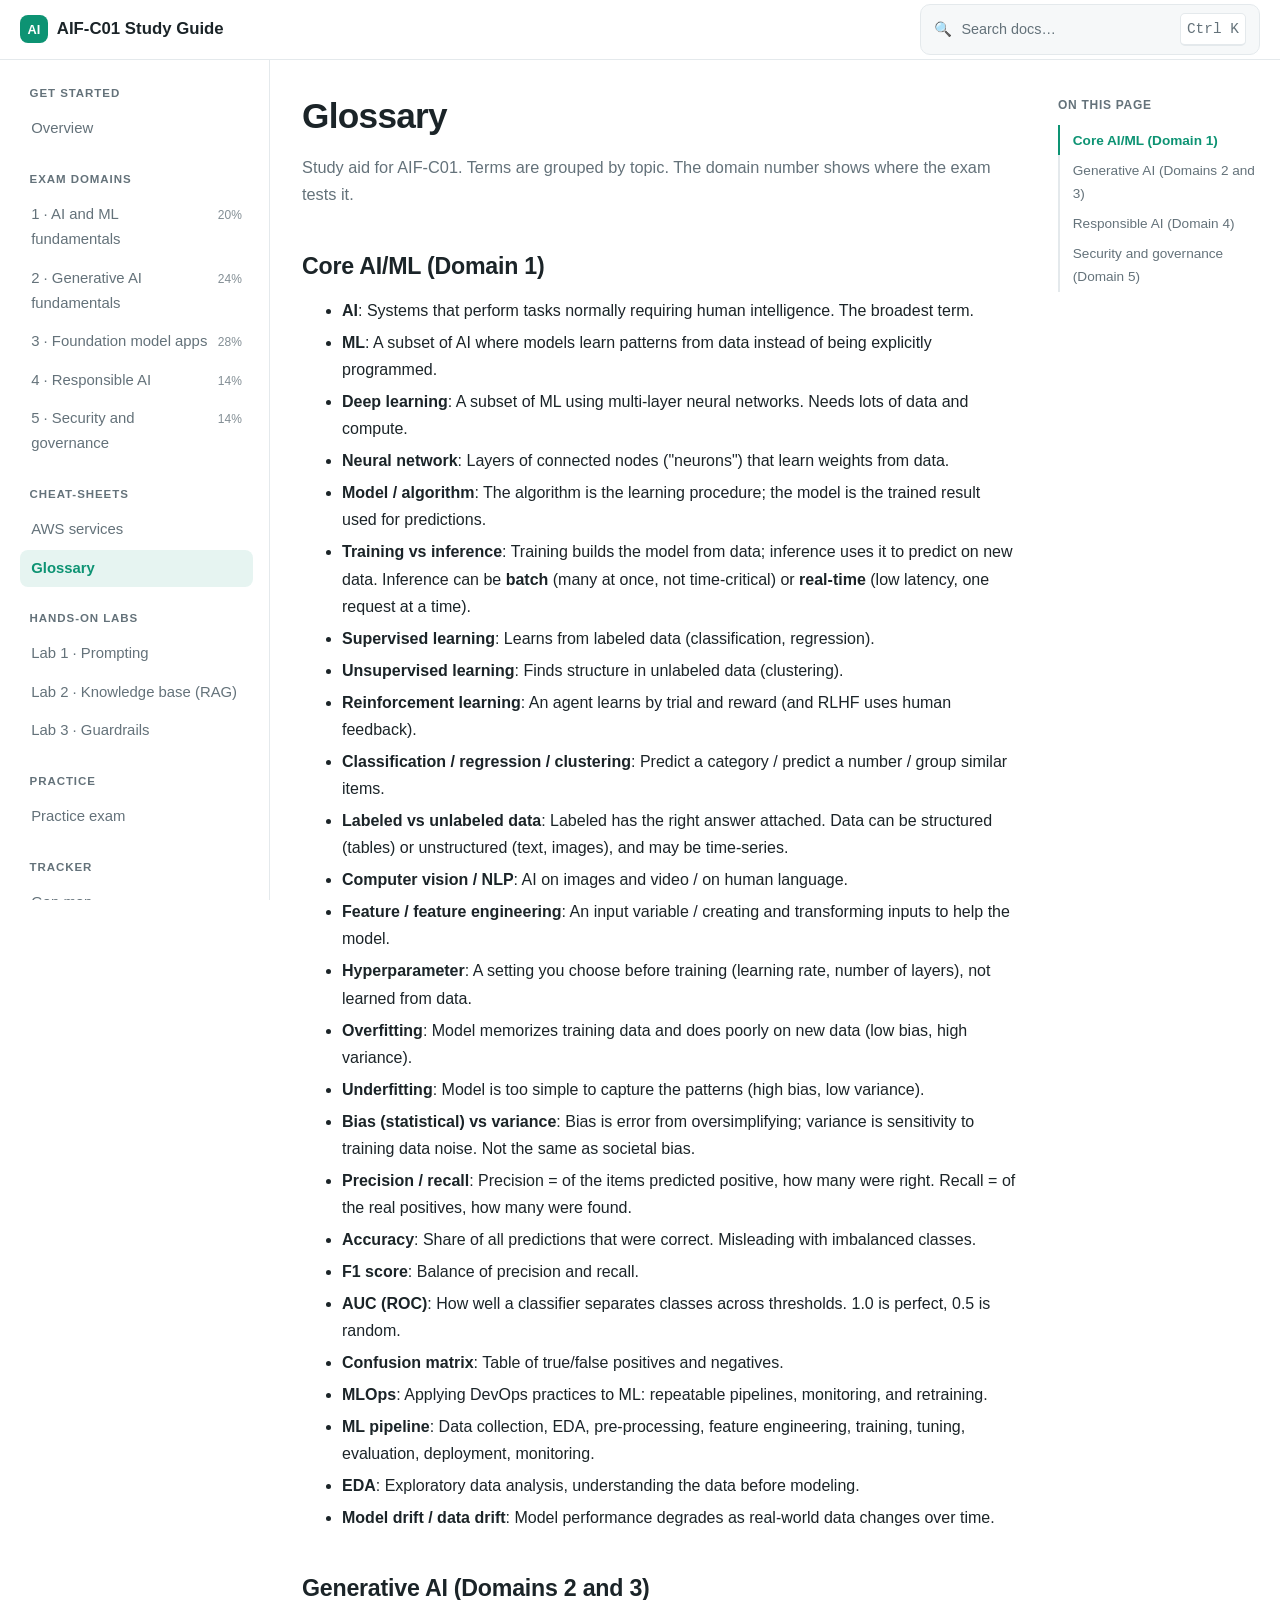
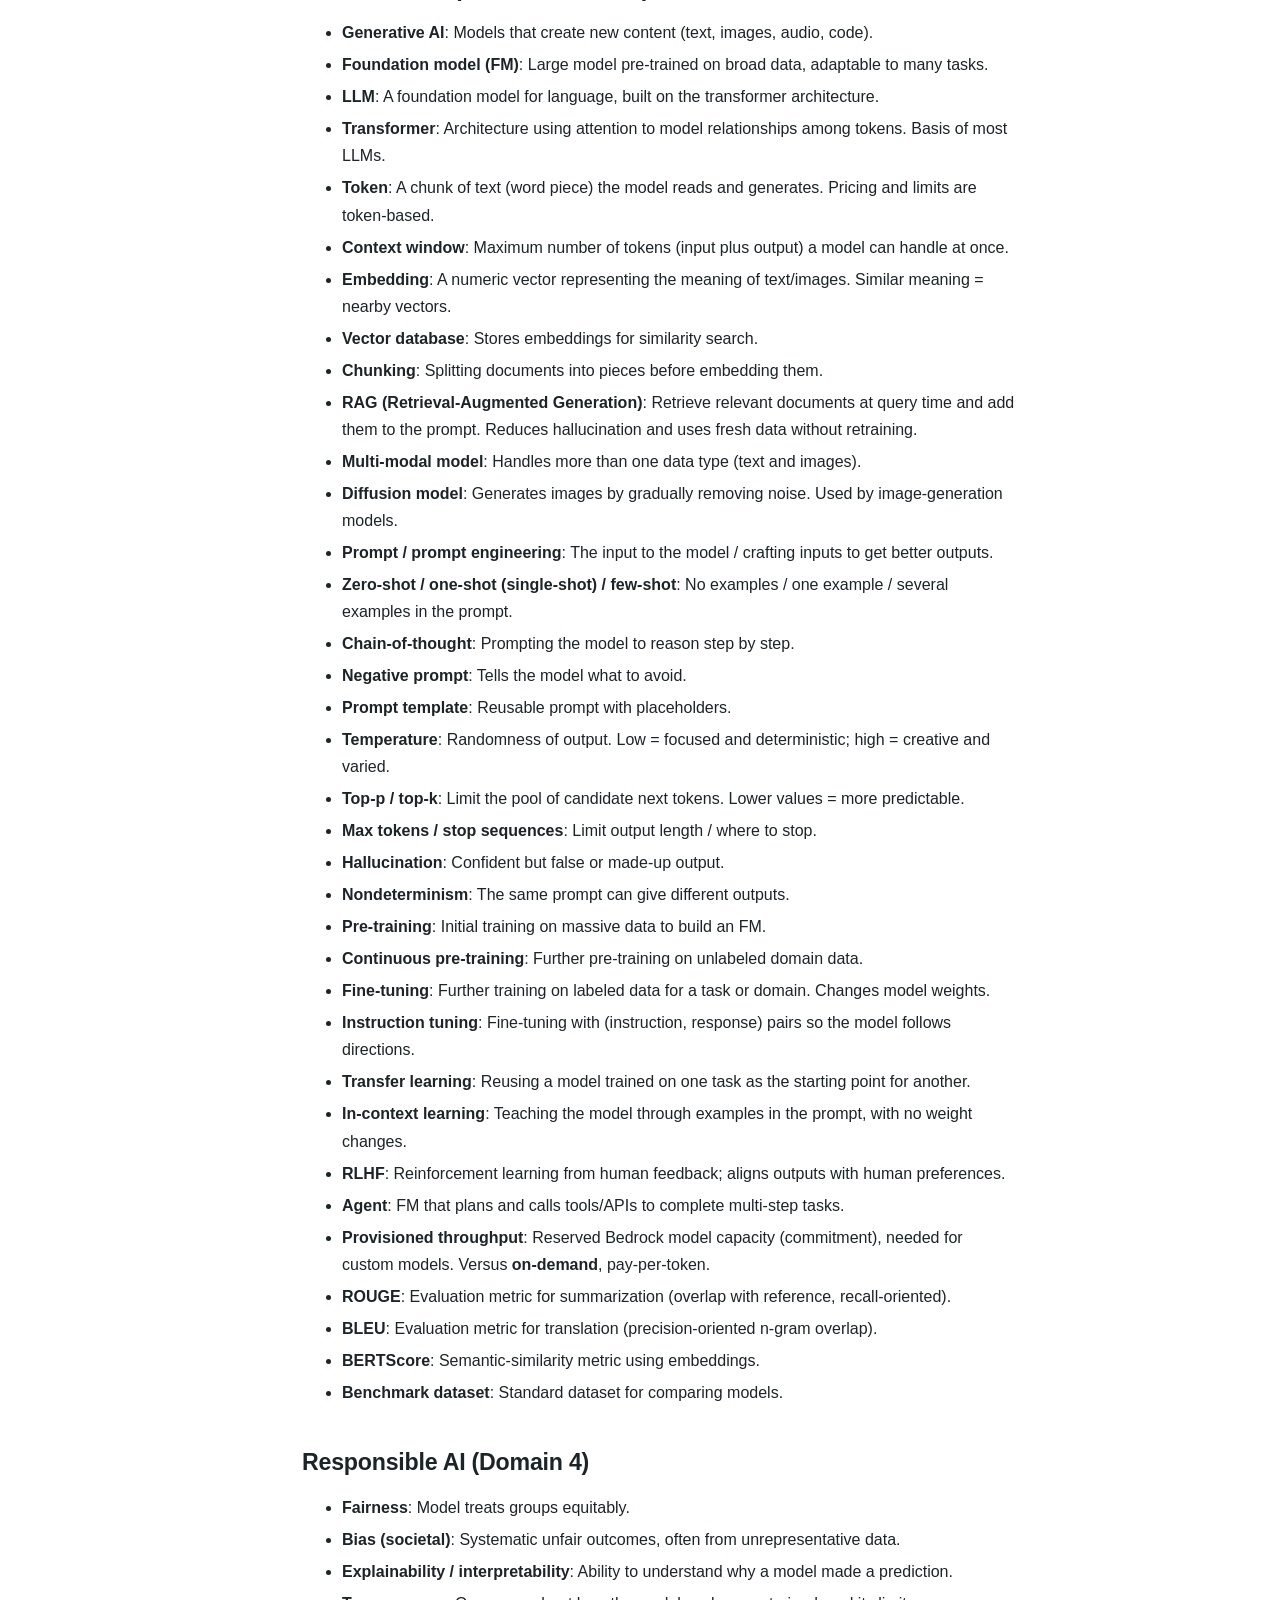
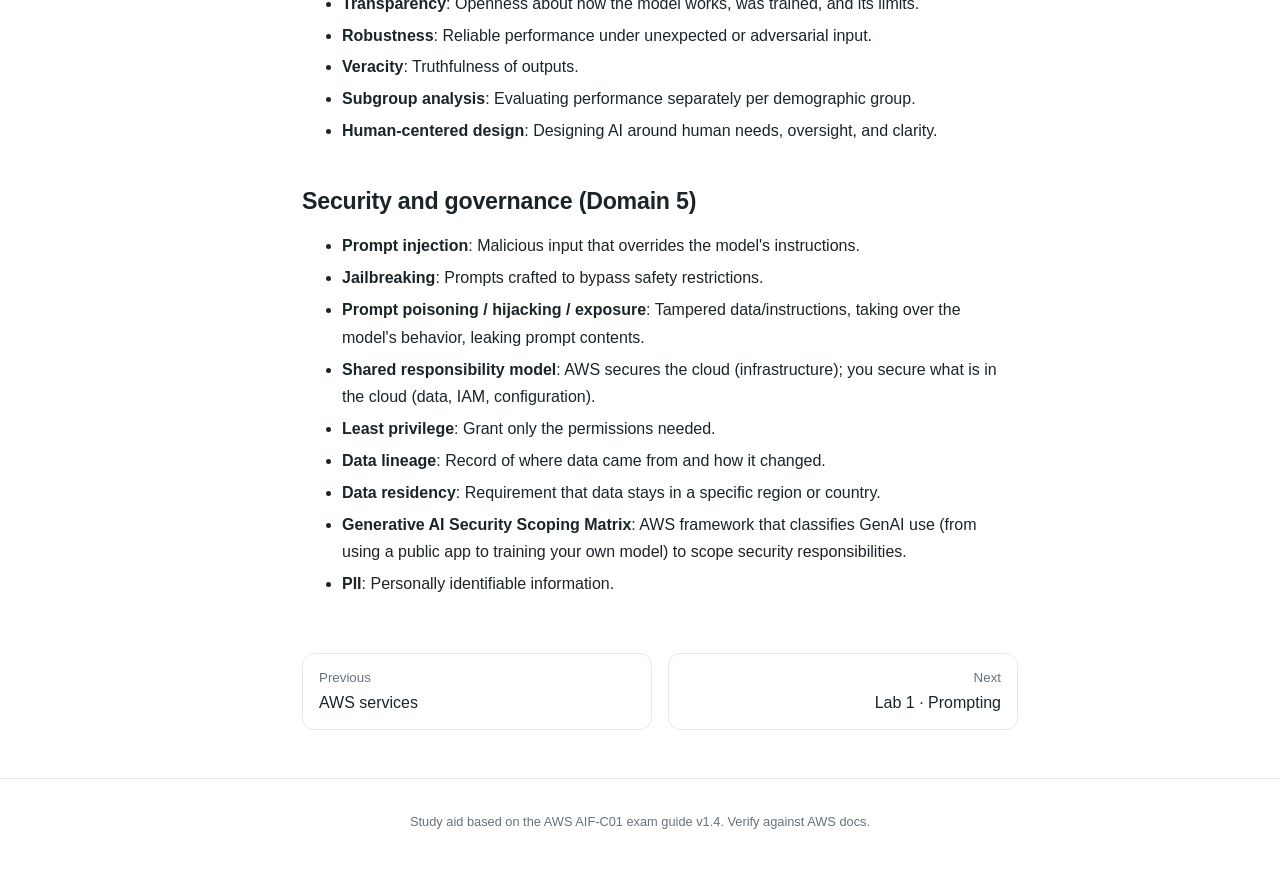
==== cheatsheets/glossary.html @ 72749844 "Add AIF-C01 study site with domain notes, MCQ bank, practice exam, and gap map Static HTML docs-styl" ====
<!DOCTYPE html>
<html lang="en">
<head>
<meta charset="utf-8">
<meta name="viewport" content="width=device-width, initial-scale=1">
<title>Glossary | AIF-C01</title>
<link rel="stylesheet" href="../assets/style.css">
<script src="../assets/search-index.js"></script>
<script src="../assets/app.js" defer></script>
</head>
<body data-root="../">
<main class="wide">
<h1>Glossary</h1>
<p>Study aid for AIF-C01. Terms are grouped by topic. The domain number shows where the exam tests it.</p>
<h2>Core AI/ML (Domain 1)</h2>
<ul>
<li><strong>AI</strong>: Systems that perform tasks normally requiring human intelligence. The broadest term.</li>
<li><strong>ML</strong>: A subset of AI where models learn patterns from data instead of being explicitly programmed.</li>
<li><strong>Deep learning</strong>: A subset of ML using multi-layer neural networks. Needs lots of data and compute.</li>
<li><strong>Neural network</strong>: Layers of connected nodes (&quot;neurons&quot;) that learn weights from data.</li>
<li><strong>Model / algorithm</strong>: The algorithm is the learning procedure; the model is the trained result used for predictions.</li>
<li><strong>Training vs inference</strong>: Training builds the model from data; inference uses it to predict on new data. Inference can be <strong>batch</strong> (many at once, not time-critical) or <strong>real-time</strong> (low latency, one request at a time).</li>
<li><strong>Supervised learning</strong>: Learns from labeled data (classification, regression).</li>
<li><strong>Unsupervised learning</strong>: Finds structure in unlabeled data (clustering).</li>
<li><strong>Reinforcement learning</strong>: An agent learns by trial and reward (and RLHF uses human feedback).</li>
<li><strong>Classification / regression / clustering</strong>: Predict a category / predict a number / group similar items.</li>
<li><strong>Labeled vs unlabeled data</strong>: Labeled has the right answer attached. Data can be structured (tables) or unstructured (text, images), and may be time-series.</li>
<li><strong>Computer vision / NLP</strong>: AI on images and video / on human language.</li>
<li><strong>Feature / feature engineering</strong>: An input variable / creating and transforming inputs to help the model.</li>
<li><strong>Hyperparameter</strong>: A setting you choose before training (learning rate, number of layers), not learned from data.</li>
<li><strong>Overfitting</strong>: Model memorizes training data and does poorly on new data (low bias, high variance).</li>
<li><strong>Underfitting</strong>: Model is too simple to capture the patterns (high bias, low variance).</li>
<li><strong>Bias (statistical) vs variance</strong>: Bias is error from oversimplifying; variance is sensitivity to training data noise. Not the same as societal bias.</li>
<li><strong>Precision / recall</strong>: Precision = of the items predicted positive, how many were right. Recall = of the real positives, how many were found.</li>
<li><strong>Accuracy</strong>: Share of all predictions that were correct. Misleading with imbalanced classes.</li>
<li><strong>F1 score</strong>: Balance of precision and recall.</li>
<li><strong>AUC (ROC)</strong>: How well a classifier separates classes across thresholds. 1.0 is perfect, 0.5 is random.</li>
<li><strong>Confusion matrix</strong>: Table of true/false positives and negatives.</li>
<li><strong>MLOps</strong>: Applying DevOps practices to ML: repeatable pipelines, monitoring, and retraining.</li>
<li><strong>ML pipeline</strong>: Data collection, EDA, pre-processing, feature engineering, training, tuning, evaluation, deployment, monitoring.</li>
<li><strong>EDA</strong>: Exploratory data analysis, understanding the data before modeling.</li>
<li><strong>Model drift / data drift</strong>: Model performance degrades as real-world data changes over time.</li>
</ul>
<h2>Generative AI (Domains 2 and 3)</h2>
<ul>
<li><strong>Generative AI</strong>: Models that create new content (text, images, audio, code).</li>
<li><strong>Foundation model (FM)</strong>: Large model pre-trained on broad data, adaptable to many tasks.</li>
<li><strong>LLM</strong>: A foundation model for language, built on the transformer architecture.</li>
<li><strong>Transformer</strong>: Architecture using attention to model relationships among tokens. Basis of most LLMs.</li>
<li><strong>Token</strong>: A chunk of text (word piece) the model reads and generates. Pricing and limits are token-based.</li>
<li><strong>Context window</strong>: Maximum number of tokens (input plus output) a model can handle at once.</li>
<li><strong>Embedding</strong>: A numeric vector representing the meaning of text/images. Similar meaning = nearby vectors.</li>
<li><strong>Vector database</strong>: Stores embeddings for similarity search.</li>
<li><strong>Chunking</strong>: Splitting documents into pieces before embedding them.</li>
<li><strong>RAG (Retrieval-Augmented Generation)</strong>: Retrieve relevant documents at query time and add them to the prompt. Reduces hallucination and uses fresh data without retraining.</li>
<li><strong>Multi-modal model</strong>: Handles more than one data type (text and images).</li>
<li><strong>Diffusion model</strong>: Generates images by gradually removing noise. Used by image-generation models.</li>
<li><strong>Prompt / prompt engineering</strong>: The input to the model / crafting inputs to get better outputs.</li>
<li><strong>Zero-shot / one-shot (single-shot) / few-shot</strong>: No examples / one example / several examples in the prompt.</li>
<li><strong>Chain-of-thought</strong>: Prompting the model to reason step by step.</li>
<li><strong>Negative prompt</strong>: Tells the model what to avoid.</li>
<li><strong>Prompt template</strong>: Reusable prompt with placeholders.</li>
<li><strong>Temperature</strong>: Randomness of output. Low = focused and deterministic; high = creative and varied.</li>
<li><strong>Top-p / top-k</strong>: Limit the pool of candidate next tokens. Lower values = more predictable.</li>
<li><strong>Max tokens / stop sequences</strong>: Limit output length / where to stop.</li>
<li><strong>Hallucination</strong>: Confident but false or made-up output.</li>
<li><strong>Nondeterminism</strong>: The same prompt can give different outputs.</li>
<li><strong>Pre-training</strong>: Initial training on massive data to build an FM.</li>
<li><strong>Continuous pre-training</strong>: Further pre-training on unlabeled domain data.</li>
<li><strong>Fine-tuning</strong>: Further training on labeled data for a task or domain. Changes model weights.</li>
<li><strong>Instruction tuning</strong>: Fine-tuning with (instruction, response) pairs so the model follows directions.</li>
<li><strong>Transfer learning</strong>: Reusing a model trained on one task as the starting point for another.</li>
<li><strong>In-context learning</strong>: Teaching the model through examples in the prompt, with no weight changes.</li>
<li><strong>RLHF</strong>: Reinforcement learning from human feedback; aligns outputs with human preferences.</li>
<li><strong>Agent</strong>: FM that plans and calls tools/APIs to complete multi-step tasks.</li>
<li><strong>Provisioned throughput</strong>: Reserved Bedrock model capacity (commitment), needed for custom models. Versus <strong>on-demand</strong>, pay-per-token.</li>
<li><strong>ROUGE</strong>: Evaluation metric for summarization (overlap with reference, recall-oriented).</li>
<li><strong>BLEU</strong>: Evaluation metric for translation (precision-oriented n-gram overlap).</li>
<li><strong>BERTScore</strong>: Semantic-similarity metric using embeddings.</li>
<li><strong>Benchmark dataset</strong>: Standard dataset for comparing models.</li>
</ul>
<h2>Responsible AI (Domain 4)</h2>
<ul>
<li><strong>Fairness</strong>: Model treats groups equitably.</li>
<li><strong>Bias (societal)</strong>: Systematic unfair outcomes, often from unrepresentative data.</li>
<li><strong>Explainability / interpretability</strong>: Ability to understand why a model made a prediction.</li>
<li><strong>Transparency</strong>: Openness about how the model works, was trained, and its limits.</li>
<li><strong>Robustness</strong>: Reliable performance under unexpected or adversarial input.</li>
<li><strong>Veracity</strong>: Truthfulness of outputs.</li>
<li><strong>Subgroup analysis</strong>: Evaluating performance separately per demographic group.</li>
<li><strong>Human-centered design</strong>: Designing AI around human needs, oversight, and clarity.</li>
</ul>
<h2>Security and governance (Domain 5)</h2>
<ul>
<li><strong>Prompt injection</strong>: Malicious input that overrides the model&#39;s instructions.</li>
<li><strong>Jailbreaking</strong>: Prompts crafted to bypass safety restrictions.</li>
<li><strong>Prompt poisoning / hijacking / exposure</strong>: Tampered data/instructions, taking over the model&#39;s behavior, leaking prompt contents.</li>
<li><strong>Shared responsibility model</strong>: AWS secures the cloud (infrastructure); you secure what is in the cloud (data, IAM, configuration).</li>
<li><strong>Least privilege</strong>: Grant only the permissions needed.</li>
<li><strong>Data lineage</strong>: Record of where data came from and how it changed.</li>
<li><strong>Data residency</strong>: Requirement that data stays in a specific region or country.</li>
<li><strong>Generative AI Security Scoping Matrix</strong>: AWS framework that classifies GenAI use (from using a public app to training your own model) to scope security responsibilities.</li>
<li><strong>PII</strong>: Personally identifiable information.</li>
</ul>

</main>
<footer>Study aid based on the AWS AIF-C01 exam guide v1.4. Verify against AWS docs.</footer>
</body>
</html>
---- assets/style.css ----
:root {
  --bg: #ffffff;
  --surface: #ffffff;
  --surface-2: #f6f8f9;
  --text: #1b2428;
  --muted: #64727a;
  --border: #e4e9ec;
  --accent: #0d9373;
  --accent-soft: rgba(13, 147, 115, 0.1);
  --link: #0d9373;
  --good: #1a8f4c;
  --bad: #d13b3b;
  --code-bg: #f1f4f5;
  --warn: #c77700;
  --radius: 12px;
  --topbar-h: 60px;
}

@media (prefers-color-scheme: dark) {
  :root {
    --bg: #0b1114;
    --surface: #10181c;
    --surface-2: #151f24;
    --text: #e8eef1;
    --muted: #8b9ba4;
    --border: #223037;
    --accent: #2dd4a7;
    --accent-soft: rgba(45, 212, 167, 0.12);
    --link: #2dd4a7;
    --good: #3ecf7a;
    --bad: #ff7b72;
    --code-bg: #172228;
    --warn: #f0b04a;
  }
}

* { box-sizing: border-box; }
html { scroll-behavior: smooth; scroll-padding-top: calc(var(--topbar-h) + 16px); }

body {
  margin: 0;
  background: var(--bg);
  color: var(--text);
  font: 16px/1.7 Inter, -apple-system, BlinkMacSystemFont, "Segoe UI", Roboto, Helvetica, Arial, sans-serif;
  -webkit-font-smoothing: antialiased;
}

a { color: var(--link); text-underline-offset: 2px; }

/* Top bar */
.topbar {
  position: sticky;
  top: 0;
  z-index: 30;
  height: var(--topbar-h);
  background: color-mix(in srgb, var(--bg) 88%, transparent);
  backdrop-filter: blur(10px);
  border-bottom: 1px solid var(--border);
}

.topbar-inner {
  height: 100%;
  max-width: 1440px;
  margin: 0 auto;
  padding: 0 1.25rem;
  display: flex;
  align-items: center;
  gap: 1rem;
}

.brand {
  display: flex;
  align-items: center;
  gap: 0.55rem;
  font-weight: 700;
  font-size: 1.05rem;
  color: var(--text);
  text-decoration: none;
  white-space: nowrap;
}

.brand-mark {
  display: inline-grid;
  place-items: center;
  width: 28px;
  height: 28px;
  border-radius: 8px;
  background: var(--accent);
  color: #fff;
  font-size: 0.8rem;
}

.spacer { flex: 1; }

.search-btn {
  display: flex;
  align-items: center;
  gap: 0.6rem;
  width: min(340px, 40vw);
  padding: 0.45rem 0.8rem;
  border: 1px solid var(--border);
  border-radius: 10px;
  background: var(--surface-2);
  color: var(--muted);
  font: inherit;
  font-size: 0.9rem;
  cursor: pointer;
}

.search-btn:hover { border-color: var(--accent); }
.search-btn .label { flex: 1; text-align: left; }

kbd {
  font: 600 0.72rem/1 inherit;
  padding: 0.2rem 0.4rem;
  border: 1px solid var(--border);
  border-bottom-width: 2px;
  border-radius: 5px;
  background: var(--surface);
  color: var(--muted);
}

.menu-btn { display: none; padding: 0.35rem 0.6rem; font-size: 1.1rem; line-height: 1; }

/* Layout */
.layout {
  max-width: 1440px;
  margin: 0 auto;
  display: grid;
  grid-template-columns: 270px minmax(0, 1fr) 230px;
  gap: 0;
}

.sidebar {
  position: sticky;
  top: var(--topbar-h);
  height: calc(100vh - var(--topbar-h));
  overflow-y: auto;
  padding: 1.5rem 1rem 2rem 1.25rem;
  border-right: 1px solid var(--border);
}

.sidebar h4 {
  margin: 1.4rem 0 0.4rem 0.6rem;
  font-size: 0.72rem;
  letter-spacing: 0.08em;
  text-transform: uppercase;
  color: var(--muted);
}

.sidebar h4:first-child { margin-top: 0; }

.sidebar a {
  display: flex;
  justify-content: space-between;
  align-items: baseline;
  gap: 0.5rem;
  padding: 0.38rem 0.7rem;
  margin: 1px 0;
  border-radius: 8px;
  color: var(--muted);
  text-decoration: none;
  font-size: 0.93rem;
}

.sidebar a:hover { background: var(--surface-2); color: var(--text); }
.sidebar a.active { background: var(--accent-soft); color: var(--accent); font-weight: 600; }
.sidebar .w { flex: none; font-size: 0.75rem; opacity: 0.8; }

main {
  min-width: 0;
  max-width: 820px;
  width: 100%;
  margin: 0 auto;
  padding: 2.2rem 2rem 3rem;
}

.toc {
  position: sticky;
  top: var(--topbar-h);
  height: calc(100vh - var(--topbar-h));
  overflow-y: auto;
  padding: 2.2rem 1rem 2rem 0.5rem;
  font-size: 0.85rem;
}

.toc h5 {
  margin: 0 0 0.6rem;
  font-size: 0.75rem;
  letter-spacing: 0.06em;
  text-transform: uppercase;
  color: var(--muted);
}

.toc a {
  display: block;
  padding: 0.22rem 0 0.22rem 0.8rem;
  border-left: 2px solid var(--border);
  color: var(--muted);
  text-decoration: none;
}

.toc a.sub { padding-left: 1.6rem; font-size: 0.8rem; }
.toc a:hover { color: var(--text); }
.toc a.active { color: var(--accent); border-left-color: var(--accent); font-weight: 600; }

/* Typography */
h1 { font-size: 2.2rem; line-height: 1.2; margin: 0 0 0.4rem; letter-spacing: -0.02em; }

h2 {
  font-size: 1.45rem;
  margin: 2.6rem 0 0.8rem;
  letter-spacing: -0.01em;
  line-height: 1.3;
}

h3 { font-size: 1.1rem; margin: 1.8rem 0 0.5rem; }

main > h1 + p, .lead { color: var(--muted); font-size: 1.02rem; }

li { margin: 0.3rem 0; }

code {
  background: var(--code-bg);
  border: 1px solid var(--border);
  padding: 0.08rem 0.35rem;
  border-radius: 6px;
  font-size: 0.86em;
}

pre {
  background: var(--code-bg);
  padding: 1rem 1.1rem;
  border-radius: var(--radius);
  overflow-x: auto;
  border: 1px solid var(--border);
  font-size: 0.85rem;
  line-height: 1.5;
}

pre code { background: none; border: 0; padding: 0; }

hr { border: 0; border-top: 1px solid var(--border); margin: 2.2rem 0; }

blockquote, .callout {
  margin: 1.2rem 0;
  padding: 0.8rem 1.1rem;
  background: var(--accent-soft);
  border: 1px solid color-mix(in srgb, var(--accent) 35%, transparent);
  border-radius: var(--radius);
}

blockquote p, .callout p { margin: 0.3rem 0; }
.callout.warn { background: color-mix(in srgb, var(--warn) 10%, transparent); border-color: color-mix(in srgb, var(--warn) 40%, transparent); }

table {
  display: block;
  width: 100%;
  overflow-x: auto;
  border-collapse: separate;
  border-spacing: 0;
  border: 1px solid var(--border);
  border-radius: var(--radius);
  margin: 1.2rem 0;
  font-size: 0.9rem;
}

th, td { padding: 0.6rem 0.85rem; border-bottom: 1px solid var(--border); text-align: left; vertical-align: top; }
th { background: var(--surface-2); font-weight: 600; white-space: nowrap; font-size: 0.82rem; }
tr:last-child td { border-bottom: 0; }
tbody tr:hover td { background: var(--surface-2); }

/* Cards */
.grid { display: grid; grid-template-columns: repeat(auto-fill, minmax(240px, 1fr)); gap: 1rem; margin: 1.2rem 0; }

.card {
  display: block;
  background: var(--surface);
  border: 1px solid var(--border);
  border-radius: var(--radius);
  padding: 1.1rem 1.2rem;
  color: var(--text);
  text-decoration: none;
  transition: border-color 0.15s, transform 0.15s, box-shadow 0.15s;
}

a.card:hover { border-color: var(--accent); transform: translateY(-2px); box-shadow: 0 6px 20px rgba(0, 0, 0, 0.08); }
.card h3 { margin: 0 0 0.3rem; font-size: 1rem; }
.card p { margin: 0.2rem 0; color: var(--muted); font-size: 0.88rem; line-height: 1.5; }
.card .tag { margin-bottom: 0.5rem; }

.tag {
  display: inline-block;
  font-size: 0.72rem;
  font-weight: 600;
  padding: 0.12rem 0.55rem;
  border-radius: 999px;
  background: var(--accent-soft);
  color: var(--accent);
}

.small { font-size: 0.85rem; color: var(--muted); }

.bar { height: 6px; border-radius: 999px; background: var(--code-bg); overflow: hidden; margin: 0.7rem 0 0.35rem; }
.bar > span { display: block; height: 100%; background: var(--accent); width: 0; transition: width 0.3s; }

/* Steps (schedule) */
.steps { border-left: 2px solid var(--border); margin: 1.2rem 0 1.2rem 0.5rem; padding-left: 1.2rem; }
.steps .step { position: relative; margin: 0 0 1.1rem; }
.steps .step::before {
  content: "";
  position: absolute;
  left: -1.7rem;
  top: 0.45rem;
  width: 10px;
  height: 10px;
  border-radius: 50%;
  background: var(--accent);
  box-shadow: 0 0 0 4px var(--bg);
}
.steps .step b { display: block; }

/* Task checkbox */
.task-check {
  float: right;
  display: flex;
  align-items: center;
  gap: 0.45rem;
  margin-top: 0.3rem;
  font-size: 0.8rem;
  font-weight: 500;
  color: var(--muted);
  cursor: pointer;
}

.task-check input { width: 1.05rem; height: 1.05rem; accent-color: var(--accent); }

/* Quiz */
.quiz-head { display: flex; align-items: center; gap: 0.8rem; flex-wrap: wrap; margin-top: 3rem; }
.quiz-head h2 { margin: 0; flex: 1; }
.score { font-weight: 600; color: var(--muted); font-size: 0.9rem; }
.score b { color: var(--text); }

ol.quiz { list-style: none; padding: 0; counter-reset: q; }

ol.quiz > li {
  counter-increment: q;
  background: var(--surface);
  border: 1px solid var(--border);
  border-left: 4px solid var(--border);
  border-radius: var(--radius);
  padding: 0.9rem 1.1rem;
  margin: 0.8rem 0;
}

ol.quiz > li.right { border-left-color: var(--good); }
ol.quiz > li.wrong { border-left-color: var(--bad); }
ol.quiz .q { margin: 0 0 0.6rem; font-weight: 500; }
ol.quiz .q::before { content: counter(q) ". "; font-weight: 700; color: var(--accent); }

ol.quiz .a {
  display: none;
  background: var(--surface-2);
  border: 1px dashed var(--border);
  padding: 0.55rem 0.85rem;
  border-radius: 8px;
  margin-bottom: 0.7rem;
}

ol.quiz li.revealed .a { display: block; }
.btns { display: flex; flex-wrap: wrap; gap: 0.5rem; align-items: center; }
.marks { display: none; gap: 0.5rem; }
ol.quiz li.revealed .marks { display: flex; }

button {
  font: inherit;
  font-size: 0.84rem;
  padding: 0.32rem 0.85rem;
  border-radius: 8px;
  border: 1px solid var(--border);
  background: var(--surface);
  color: var(--text);
  cursor: pointer;
}

button:hover { border-color: var(--accent); }
button.primary { background: var(--accent); border-color: var(--accent); color: #fff; font-weight: 600; }
button.good { border-color: var(--good); color: var(--good); }
button.bad { border-color: var(--bad); color: var(--bad); }
button.on.good { background: var(--good); color: #fff; }
button.on.bad { background: var(--bad); color: #fff; }
button.ghost { border-color: transparent; color: var(--muted); }
button:disabled { opacity: 0.5; cursor: default; }

/* Multiple choice and practice exam */
.mcq-head { display: flex; align-items: center; gap: 0.8rem; margin: 0.5rem 0; }
ol.mcq { list-style: none; padding: 0; }
ol.mcq > li {
  background: var(--surface);
  border: 1px solid var(--border);
  border-left: 4px solid var(--border);
  border-radius: var(--radius);
  padding: 0.9rem 1.1rem;
  margin: 0.8rem 0;
}
ol.mcq > li.right { border-left-color: var(--good); }
ol.mcq > li.wrong { border-left-color: var(--bad); }
.mq { margin: 0 0 0.7rem; font-weight: 500; }
.mq .tag {
  display: inline-block; font-size: 0.72rem; font-weight: 600; color: var(--accent);
  background: var(--accent-soft); border-radius: 999px; padding: 0.05rem 0.5rem; margin-right: 0.3rem;
}
.opts { display: flex; flex-direction: column; gap: 0.45rem; }
button.opt {
  display: flex; gap: 0.7rem; align-items: baseline; text-align: left;
  width: 100%; font-size: 0.93rem; padding: 0.5rem 0.8rem; line-height: 1.45;
}
button.opt b { color: var(--muted); min-width: 1.1rem; }
button.opt.picked { border-color: var(--accent); background: var(--accent-soft); }
button.opt.correct { border-color: var(--good); background: color-mix(in srgb, var(--good) 14%, transparent); opacity: 1; }
button.opt.incorrect { border-color: var(--bad); background: color-mix(in srgb, var(--bad) 12%, transparent); opacity: 1; }
button.opt:disabled { cursor: default; }
.explain { margin-top: 0.7rem; background: var(--surface-2); border: 1px dashed var(--border); border-radius: 8px; padding: 0.55rem 0.85rem; font-size: 0.93rem; }

.exam-modes { display: flex; flex-wrap: wrap; gap: 0.8rem; margin: 1.2rem 0; }
.exam-modes button { padding: 0.8rem 1.2rem; font-size: 0.95rem; text-align: left; }
.exam-modes small { font-weight: 400; opacity: 0.85; }
.exam-bar { display: flex; justify-content: space-between; margin-bottom: 0.7rem; color: var(--muted); }
.exam-bar b { color: var(--text); }
.palette { display: flex; flex-wrap: wrap; gap: 4px; margin-bottom: 1.2rem; }
button.pal { width: 2rem; padding: 0.2rem 0; font-size: 0.75rem; text-align: center; }
button.pal.ans { background: var(--accent-soft); border-color: var(--accent); }
button.pal.flag { border-color: var(--warn); box-shadow: inset 0 -3px 0 var(--warn); }
button.pal.cur { outline: 2px solid var(--text); outline-offset: 1px; }
.exam-q { margin: 0.5rem 0 1rem; font-size: 1.02rem; }
.exam-q .mq { font-size: 1.05rem; }
.exam-nav { display: flex; flex-wrap: wrap; gap: 0.5rem; align-items: center; margin: 1rem 0; }
.btnlink { font-size: 0.84rem; padding: 0.32rem 0.85rem; border: 1px solid var(--border); border-radius: 8px; text-decoration: none; }
.result-hero { display: flex; align-items: center; gap: 1.2rem; margin: 1rem 0; }
.result-hero .big { font-size: 3.2rem; font-weight: 700; color: var(--accent); letter-spacing: -0.03em; }

/* Gap map */
.gm input[type="number"], .gm input[type="text"], .gm select, .gm textarea {
  font: inherit;
  font-size: 0.88rem;
  padding: 0.35rem 0.55rem;
  border: 1px solid var(--border);
  border-radius: 8px;
  background: var(--surface);
  color: var(--text);
  width: 100%;
}

.gm input[type="number"] { width: 5rem; }
.gm textarea { min-height: 2.6rem; resize: vertical; }
.gm select { width: auto; }
.rank { font-weight: 700; }
.rank-1 { color: var(--bad); }
.toolbar { display: flex; flex-wrap: wrap; gap: 0.5rem; align-items: center; margin: 1rem 0; }

/* Pager */
.pager { display: grid; grid-template-columns: 1fr 1fr; gap: 1rem; margin-top: 3.5rem; }
.pager a {
  display: block;
  padding: 0.8rem 1rem;
  border: 1px solid var(--border);
  border-radius: var(--radius);
  text-decoration: none;
  color: var(--text);
}
.pager a:hover { border-color: var(--accent); }
.pager small { display: block; color: var(--muted); }
.pager .next { text-align: right; grid-column: 2; }

footer { text-align: center; color: var(--muted); font-size: 0.8rem; padding: 2rem 1rem 3rem; border-top: 1px solid var(--border); }

/* Search dialog */
.modal {
  position: fixed;
  inset: 0;
  z-index: 100;
  display: none;
  align-items: flex-start;
  justify-content: center;
  padding-top: 12vh;
  background: rgba(8, 14, 17, 0.55);
  backdrop-filter: blur(3px);
}

.modal.open { display: flex; }

.dialog {
  width: min(640px, 92vw);
  max-height: 70vh;
  display: flex;
  flex-direction: column;
  background: var(--surface);
  border: 1px solid var(--border);
  border-radius: 14px;
  box-shadow: 0 24px 60px rgba(0, 0, 0, 0.35);
  overflow: hidden;
}

.dialog input {
  border: 0;
  border-bottom: 1px solid var(--border);
  padding: 1rem 1.2rem;
  font: inherit;
  font-size: 1.05rem;
  background: transparent;
  color: var(--text);
  outline: none;
}

.results { overflow-y: auto; padding: 0.5rem; }
.results .hint { padding: 1rem; color: var(--muted); font-size: 0.9rem; }

.results a {
  display: block;
  padding: 0.65rem 0.8rem;
  border-radius: 8px;
  text-decoration: none;
  color: var(--text);
}

.results a.sel, .results a:hover { background: var(--accent-soft); }
.results .r-title { font-weight: 600; }
.results .r-snippet { font-size: 0.83rem; color: var(--muted); }
.results mark { background: color-mix(in srgb, var(--accent) 30%, transparent); color: inherit; border-radius: 3px; padding: 0 1px; }

/* Responsive */
@media (max-width: 1100px) {
  .layout { grid-template-columns: 250px minmax(0, 1fr); }
  .toc { display: none; }
}

@media (max-width: 800px) {
  .layout { grid-template-columns: minmax(0, 1fr); }
  .menu-btn { display: inline-block; }
  .sidebar {
    position: fixed;
    z-index: 25;
    left: 0;
    top: var(--topbar-h);
    width: 280px;
    background: var(--bg);
    transform: translateX(-100%);
    transition: transform 0.2s;
    border-right: 1px solid var(--border);
  }
  body.nav-open .sidebar { transform: none; }
  main { padding: 1.4rem 1rem 3rem; }
  .search-btn .label { display: none; }
  .search-btn { width: auto; }
}

@media print {
  .topbar, .sidebar, .toc, .btns, .pager, .task-check { display: none !important; }
  .layout { display: block; }
  ol.quiz .a { display: block !important; }
}
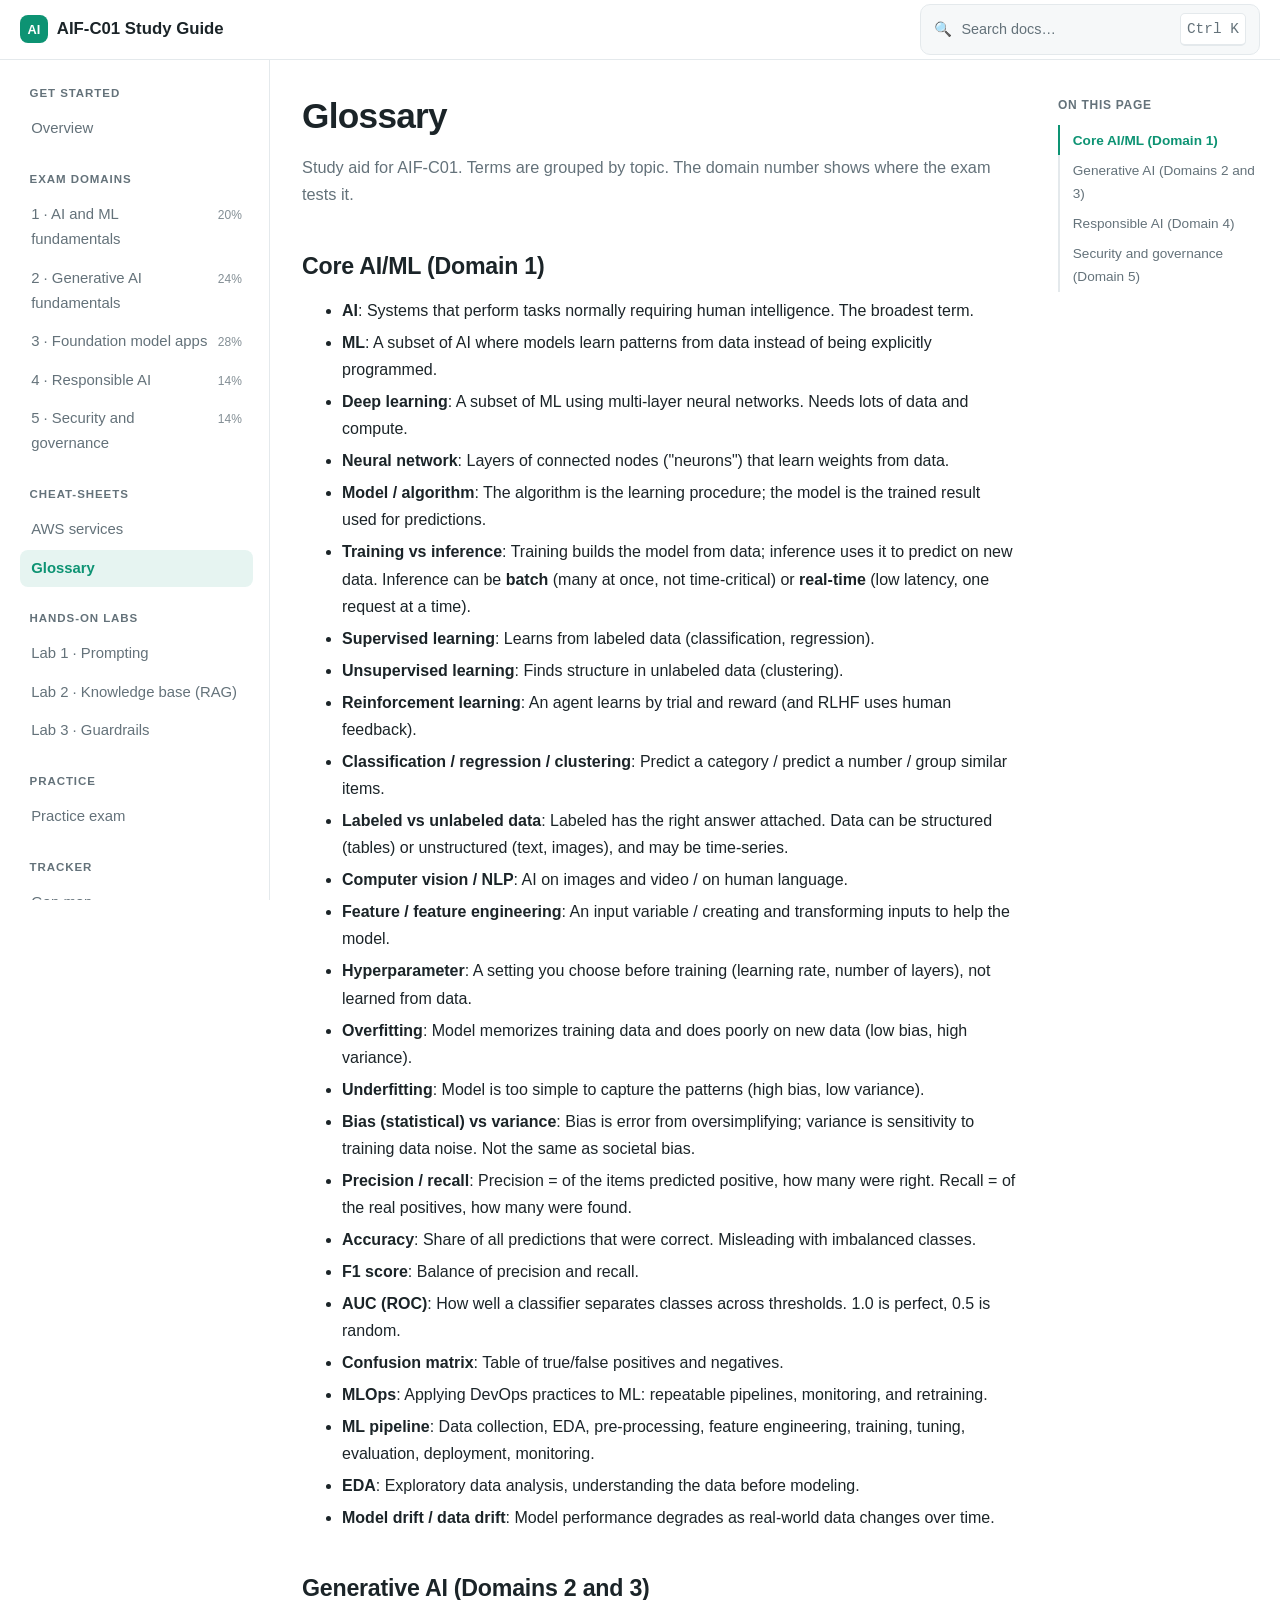
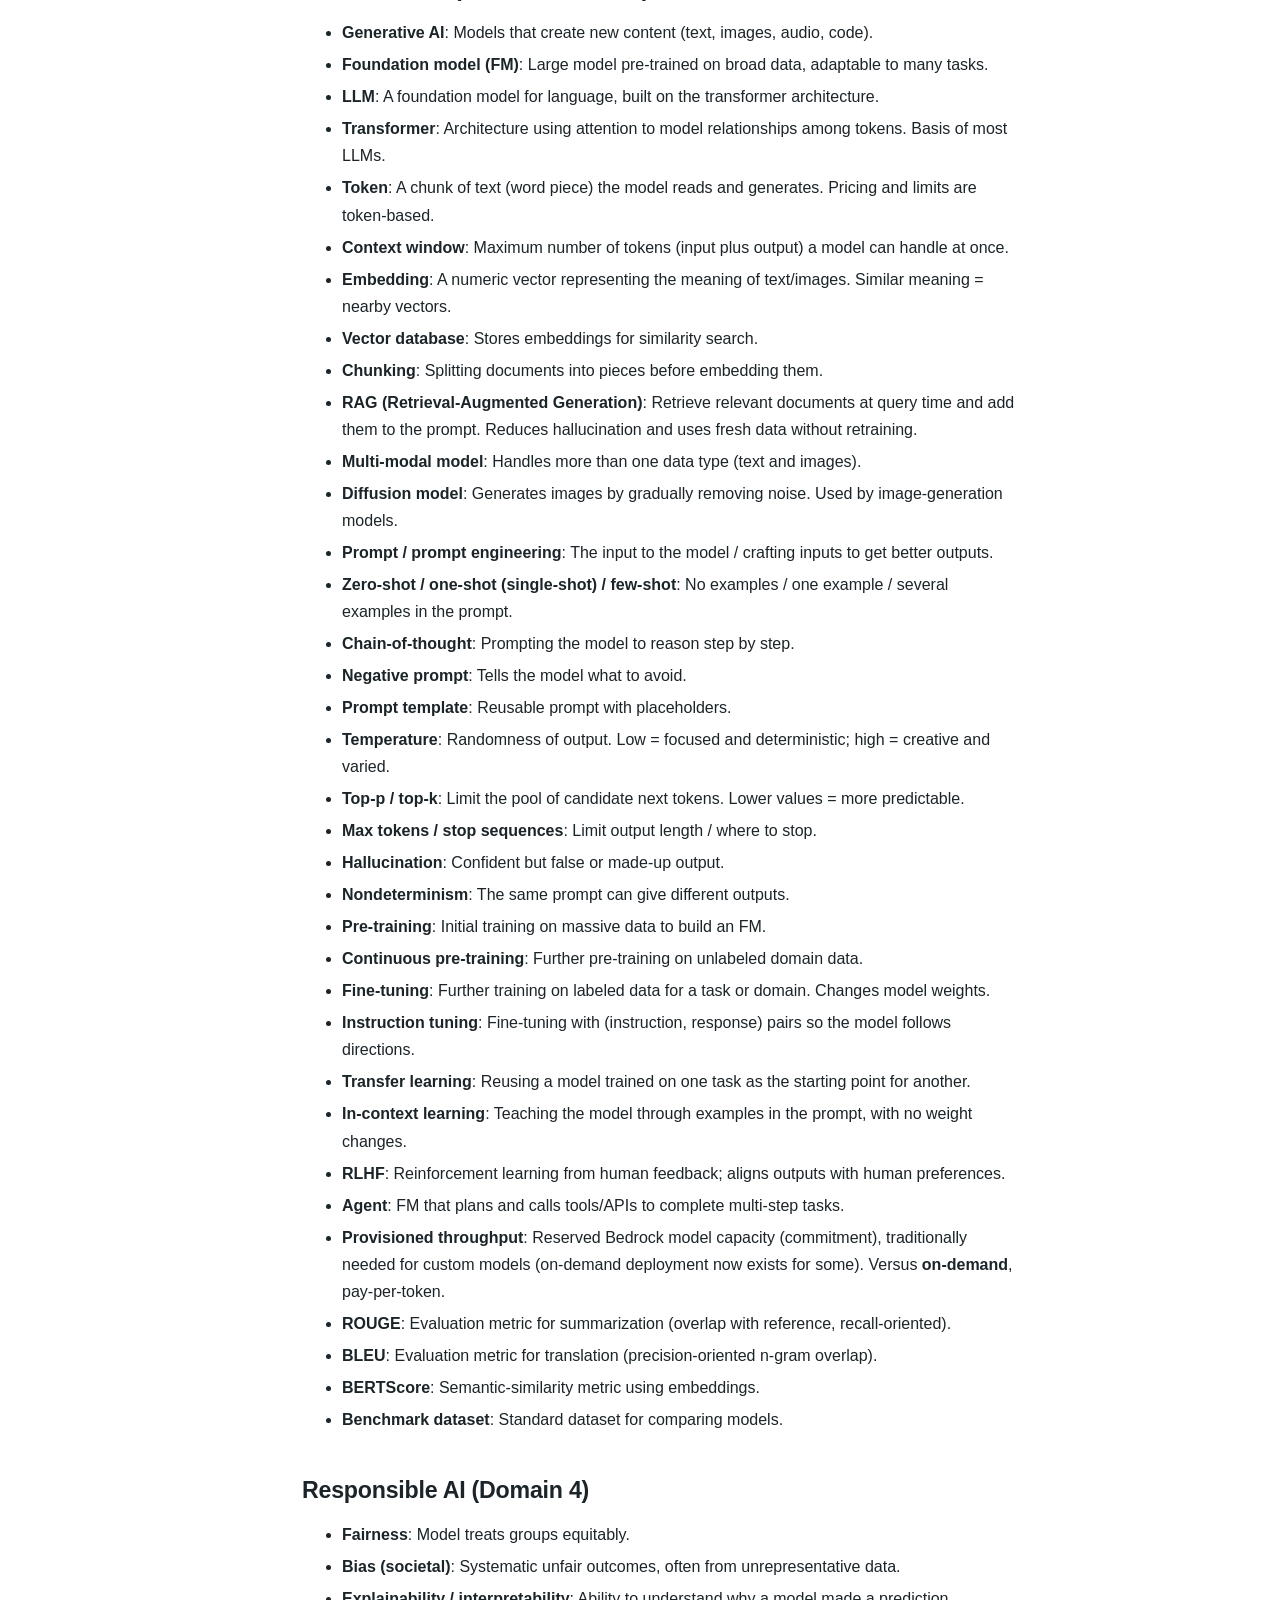
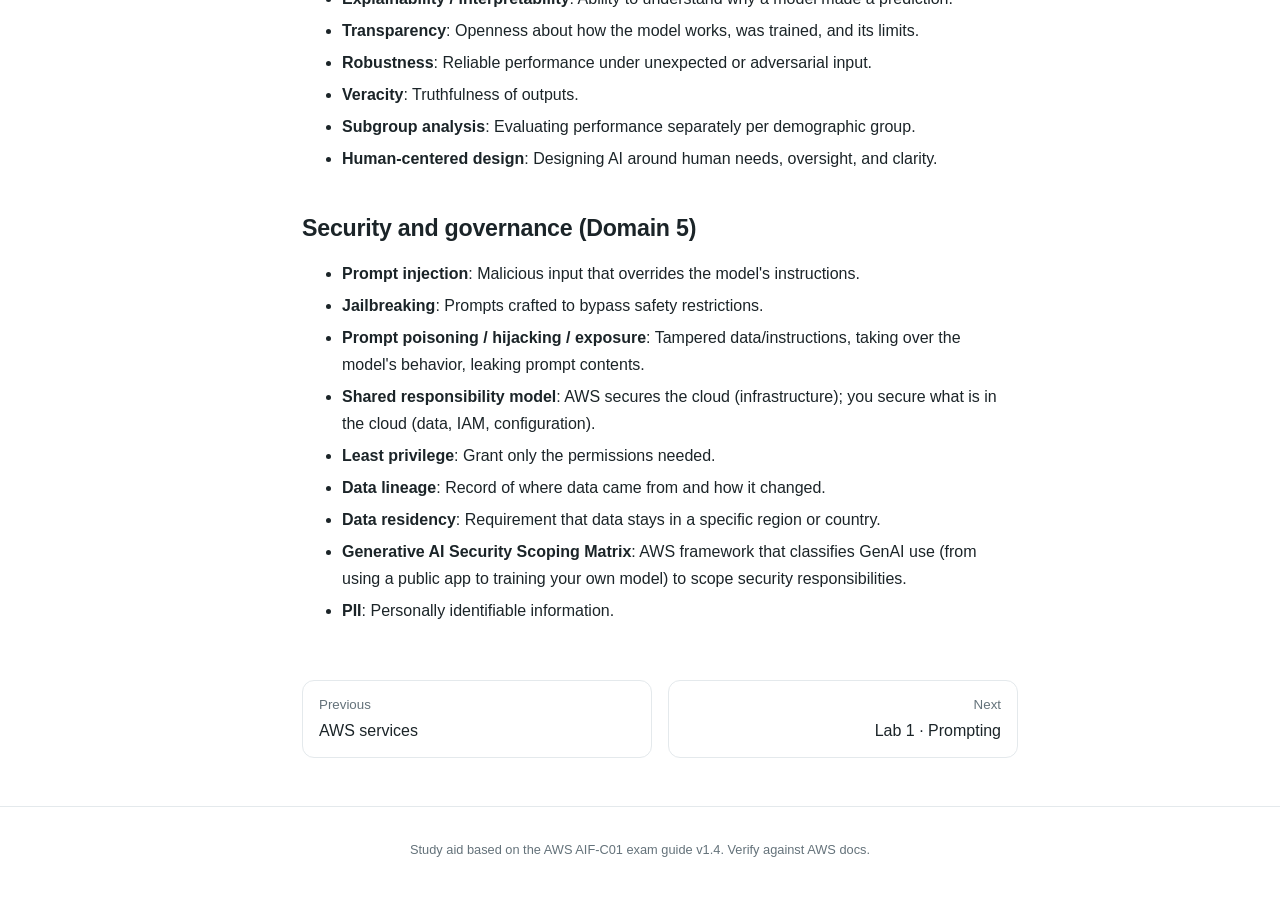
==== commit b0903196: "Fix outdated AWS service availability and custom model serving claims - Mark Forecast, Fraud Detecto" ====
--- a/cheatsheets/glossary.html
+++ b/cheatsheets/glossary.html
@@ -73,7 +73,7 @@
 <li><strong>In-context learning</strong>: Teaching the model through examples in the prompt, with no weight changes.</li>
 <li><strong>RLHF</strong>: Reinforcement learning from human feedback; aligns outputs with human preferences.</li>
 <li><strong>Agent</strong>: FM that plans and calls tools/APIs to complete multi-step tasks.</li>
-<li><strong>Provisioned throughput</strong>: Reserved Bedrock model capacity (commitment), needed for custom models. Versus <strong>on-demand</strong>, pay-per-token.</li>
+<li><strong>Provisioned throughput</strong>: Reserved Bedrock model capacity (commitment), traditionally needed for custom models (on-demand deployment now exists for some). Versus <strong>on-demand</strong>, pay-per-token.</li>
 <li><strong>ROUGE</strong>: Evaluation metric for summarization (overlap with reference, recall-oriented).</li>
 <li><strong>BLEU</strong>: Evaluation metric for translation (precision-oriented n-gram overlap).</li>
 <li><strong>BERTScore</strong>: Semantic-similarity metric using embeddings.</li>
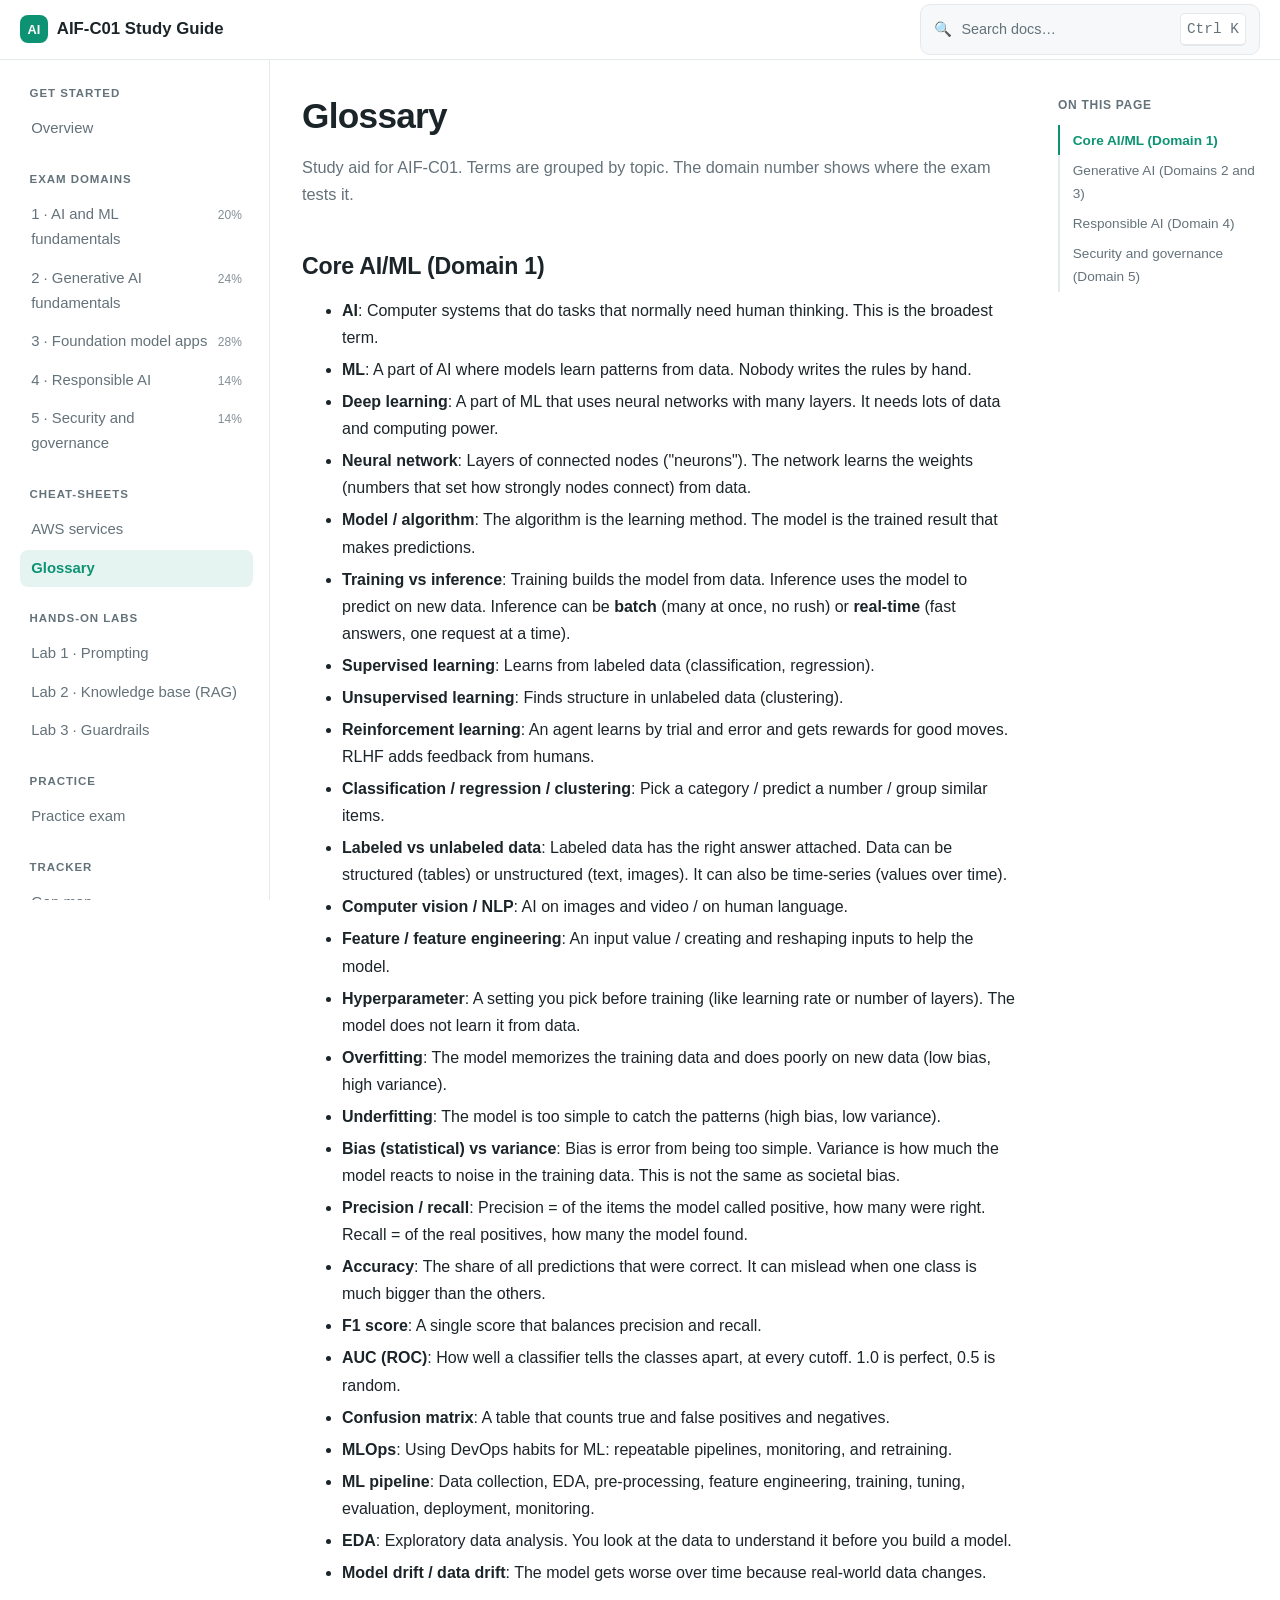
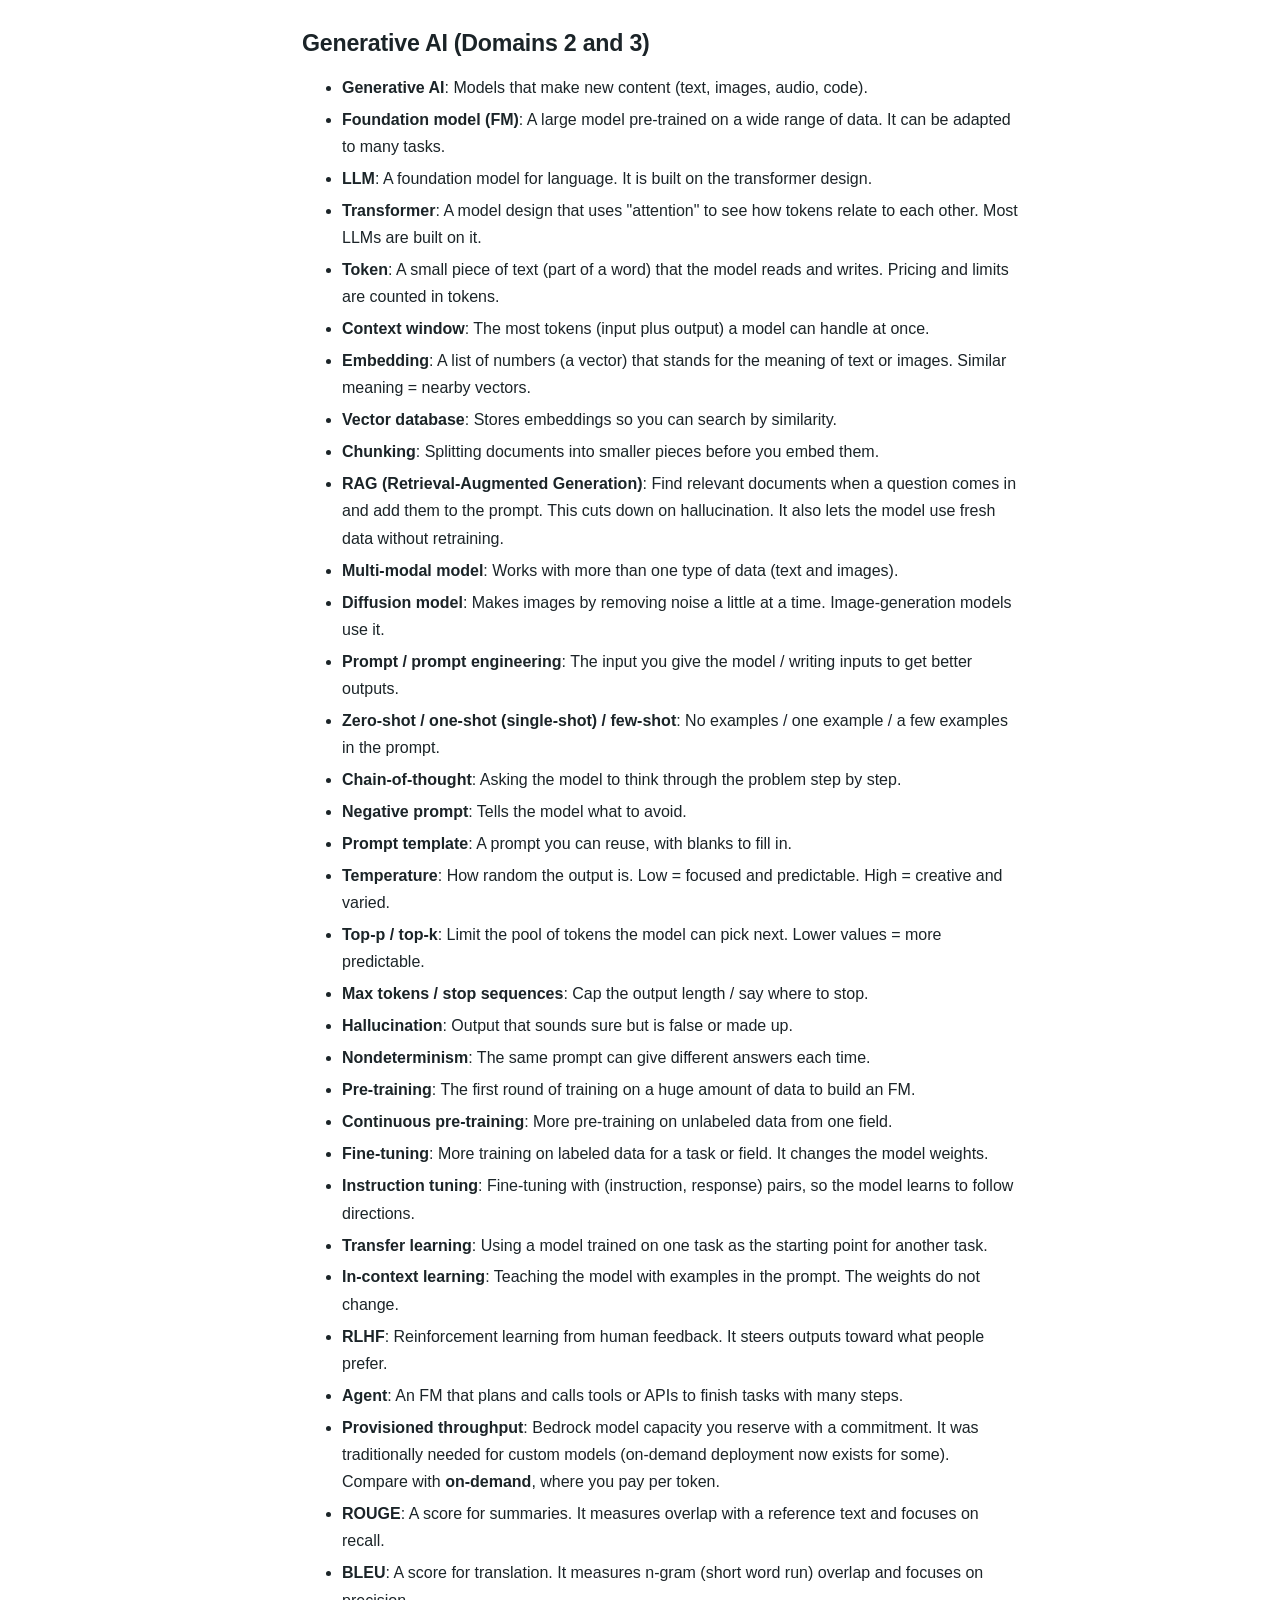
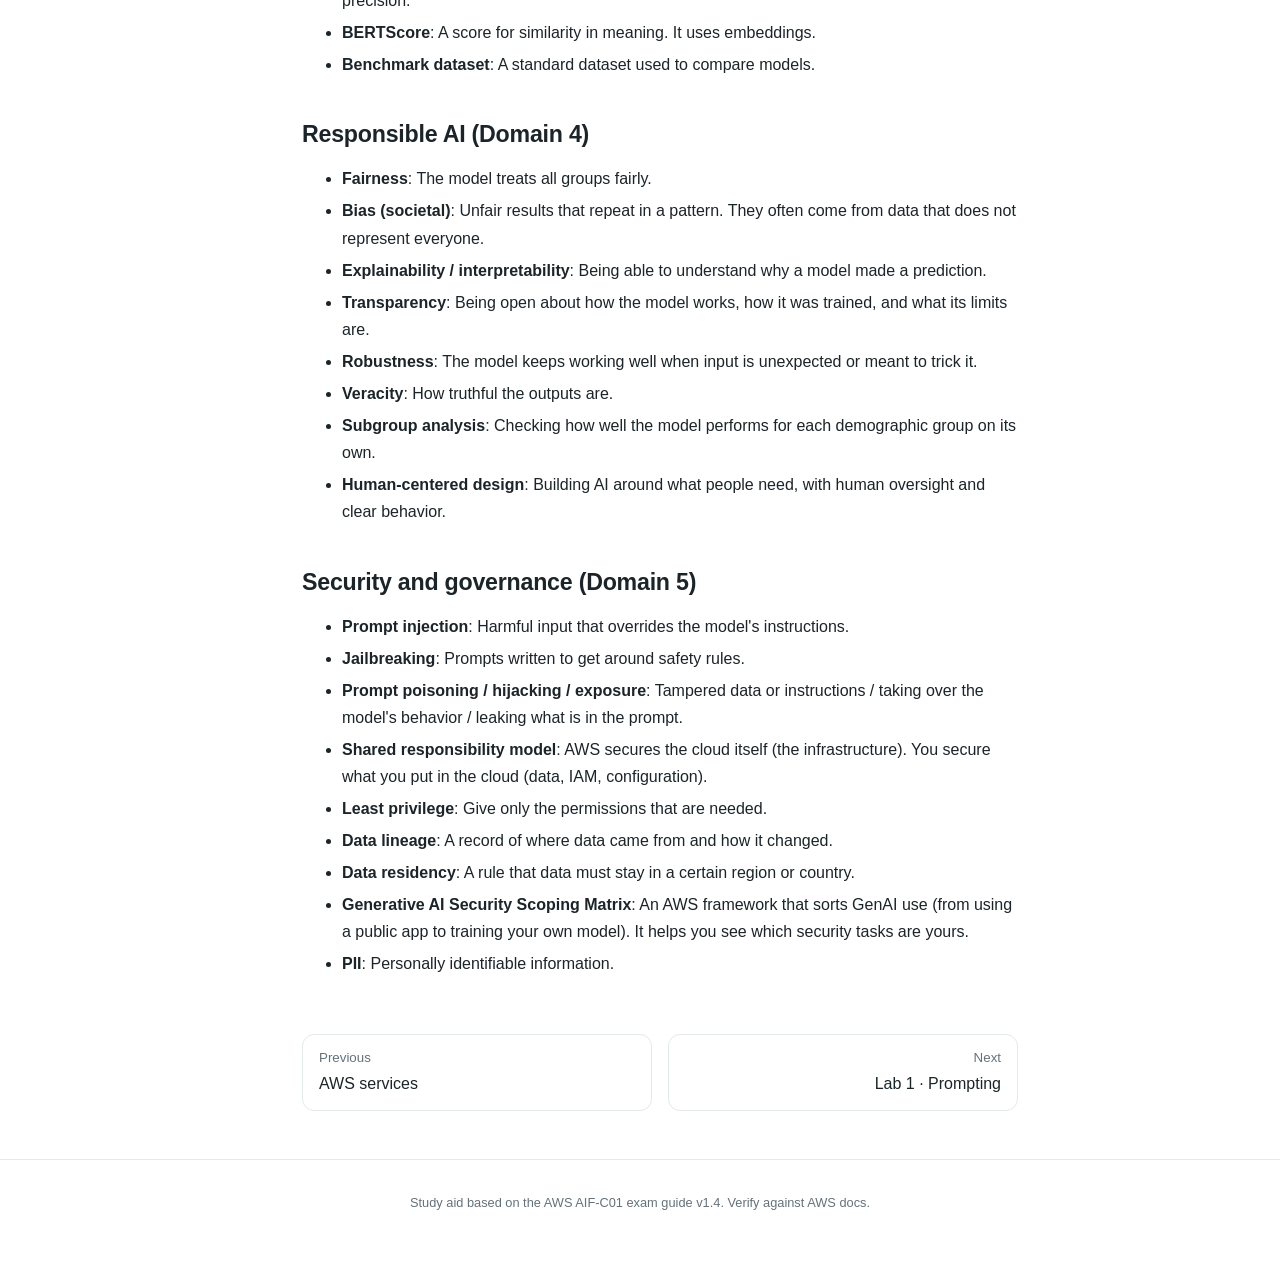
==== commit 4cacfe3d: "Rewrite cheat-sheets, labs and practice questions in plainer language" ====
--- a/cheatsheets/glossary.html
+++ b/cheatsheets/glossary.html
@@ -14,92 +14,92 @@
 <p>Study aid for AIF-C01. Terms are grouped by topic. The domain number shows where the exam tests it.</p>
 <h2>Core AI/ML (Domain 1)</h2>
 <ul>
-<li><strong>AI</strong>: Systems that perform tasks normally requiring human intelligence. The broadest term.</li>
-<li><strong>ML</strong>: A subset of AI where models learn patterns from data instead of being explicitly programmed.</li>
-<li><strong>Deep learning</strong>: A subset of ML using multi-layer neural networks. Needs lots of data and compute.</li>
-<li><strong>Neural network</strong>: Layers of connected nodes (&quot;neurons&quot;) that learn weights from data.</li>
-<li><strong>Model / algorithm</strong>: The algorithm is the learning procedure; the model is the trained result used for predictions.</li>
-<li><strong>Training vs inference</strong>: Training builds the model from data; inference uses it to predict on new data. Inference can be <strong>batch</strong> (many at once, not time-critical) or <strong>real-time</strong> (low latency, one request at a time).</li>
+<li><strong>AI</strong>: Computer systems that do tasks that normally need human thinking. This is the broadest term.</li>
+<li><strong>ML</strong>: A part of AI where models learn patterns from data. Nobody writes the rules by hand.</li>
+<li><strong>Deep learning</strong>: A part of ML that uses neural networks with many layers. It needs lots of data and computing power.</li>
+<li><strong>Neural network</strong>: Layers of connected nodes (&quot;neurons&quot;). The network learns the weights (numbers that set how strongly nodes connect) from data.</li>
+<li><strong>Model / algorithm</strong>: The algorithm is the learning method. The model is the trained result that makes predictions.</li>
+<li><strong>Training vs inference</strong>: Training builds the model from data. Inference uses the model to predict on new data. Inference can be <strong>batch</strong> (many at once, no rush) or <strong>real-time</strong> (fast answers, one request at a time).</li>
 <li><strong>Supervised learning</strong>: Learns from labeled data (classification, regression).</li>
 <li><strong>Unsupervised learning</strong>: Finds structure in unlabeled data (clustering).</li>
-<li><strong>Reinforcement learning</strong>: An agent learns by trial and reward (and RLHF uses human feedback).</li>
-<li><strong>Classification / regression / clustering</strong>: Predict a category / predict a number / group similar items.</li>
-<li><strong>Labeled vs unlabeled data</strong>: Labeled has the right answer attached. Data can be structured (tables) or unstructured (text, images), and may be time-series.</li>
+<li><strong>Reinforcement learning</strong>: An agent learns by trial and error and gets rewards for good moves. RLHF adds feedback from humans.</li>
+<li><strong>Classification / regression / clustering</strong>: Pick a category / predict a number / group similar items.</li>
+<li><strong>Labeled vs unlabeled data</strong>: Labeled data has the right answer attached. Data can be structured (tables) or unstructured (text, images). It can also be time-series (values over time).</li>
 <li><strong>Computer vision / NLP</strong>: AI on images and video / on human language.</li>
-<li><strong>Feature / feature engineering</strong>: An input variable / creating and transforming inputs to help the model.</li>
-<li><strong>Hyperparameter</strong>: A setting you choose before training (learning rate, number of layers), not learned from data.</li>
-<li><strong>Overfitting</strong>: Model memorizes training data and does poorly on new data (low bias, high variance).</li>
-<li><strong>Underfitting</strong>: Model is too simple to capture the patterns (high bias, low variance).</li>
-<li><strong>Bias (statistical) vs variance</strong>: Bias is error from oversimplifying; variance is sensitivity to training data noise. Not the same as societal bias.</li>
-<li><strong>Precision / recall</strong>: Precision = of the items predicted positive, how many were right. Recall = of the real positives, how many were found.</li>
-<li><strong>Accuracy</strong>: Share of all predictions that were correct. Misleading with imbalanced classes.</li>
-<li><strong>F1 score</strong>: Balance of precision and recall.</li>
-<li><strong>AUC (ROC)</strong>: How well a classifier separates classes across thresholds. 1.0 is perfect, 0.5 is random.</li>
-<li><strong>Confusion matrix</strong>: Table of true/false positives and negatives.</li>
-<li><strong>MLOps</strong>: Applying DevOps practices to ML: repeatable pipelines, monitoring, and retraining.</li>
+<li><strong>Feature / feature engineering</strong>: An input value / creating and reshaping inputs to help the model.</li>
+<li><strong>Hyperparameter</strong>: A setting you pick before training (like learning rate or number of layers). The model does not learn it from data.</li>
+<li><strong>Overfitting</strong>: The model memorizes the training data and does poorly on new data (low bias, high variance).</li>
+<li><strong>Underfitting</strong>: The model is too simple to catch the patterns (high bias, low variance).</li>
+<li><strong>Bias (statistical) vs variance</strong>: Bias is error from being too simple. Variance is how much the model reacts to noise in the training data. This is not the same as societal bias.</li>
+<li><strong>Precision / recall</strong>: Precision = of the items the model called positive, how many were right. Recall = of the real positives, how many the model found.</li>
+<li><strong>Accuracy</strong>: The share of all predictions that were correct. It can mislead when one class is much bigger than the others.</li>
+<li><strong>F1 score</strong>: A single score that balances precision and recall.</li>
+<li><strong>AUC (ROC)</strong>: How well a classifier tells the classes apart, at every cutoff. 1.0 is perfect, 0.5 is random.</li>
+<li><strong>Confusion matrix</strong>: A table that counts true and false positives and negatives.</li>
+<li><strong>MLOps</strong>: Using DevOps habits for ML: repeatable pipelines, monitoring, and retraining.</li>
 <li><strong>ML pipeline</strong>: Data collection, EDA, pre-processing, feature engineering, training, tuning, evaluation, deployment, monitoring.</li>
-<li><strong>EDA</strong>: Exploratory data analysis, understanding the data before modeling.</li>
-<li><strong>Model drift / data drift</strong>: Model performance degrades as real-world data changes over time.</li>
+<li><strong>EDA</strong>: Exploratory data analysis. You look at the data to understand it before you build a model.</li>
+<li><strong>Model drift / data drift</strong>: The model gets worse over time because real-world data changes.</li>
 </ul>
 <h2>Generative AI (Domains 2 and 3)</h2>
 <ul>
-<li><strong>Generative AI</strong>: Models that create new content (text, images, audio, code).</li>
-<li><strong>Foundation model (FM)</strong>: Large model pre-trained on broad data, adaptable to many tasks.</li>
-<li><strong>LLM</strong>: A foundation model for language, built on the transformer architecture.</li>
-<li><strong>Transformer</strong>: Architecture using attention to model relationships among tokens. Basis of most LLMs.</li>
-<li><strong>Token</strong>: A chunk of text (word piece) the model reads and generates. Pricing and limits are token-based.</li>
-<li><strong>Context window</strong>: Maximum number of tokens (input plus output) a model can handle at once.</li>
-<li><strong>Embedding</strong>: A numeric vector representing the meaning of text/images. Similar meaning = nearby vectors.</li>
-<li><strong>Vector database</strong>: Stores embeddings for similarity search.</li>
-<li><strong>Chunking</strong>: Splitting documents into pieces before embedding them.</li>
-<li><strong>RAG (Retrieval-Augmented Generation)</strong>: Retrieve relevant documents at query time and add them to the prompt. Reduces hallucination and uses fresh data without retraining.</li>
-<li><strong>Multi-modal model</strong>: Handles more than one data type (text and images).</li>
-<li><strong>Diffusion model</strong>: Generates images by gradually removing noise. Used by image-generation models.</li>
-<li><strong>Prompt / prompt engineering</strong>: The input to the model / crafting inputs to get better outputs.</li>
-<li><strong>Zero-shot / one-shot (single-shot) / few-shot</strong>: No examples / one example / several examples in the prompt.</li>
-<li><strong>Chain-of-thought</strong>: Prompting the model to reason step by step.</li>
+<li><strong>Generative AI</strong>: Models that make new content (text, images, audio, code).</li>
+<li><strong>Foundation model (FM)</strong>: A large model pre-trained on a wide range of data. It can be adapted to many tasks.</li>
+<li><strong>LLM</strong>: A foundation model for language. It is built on the transformer design.</li>
+<li><strong>Transformer</strong>: A model design that uses &quot;attention&quot; to see how tokens relate to each other. Most LLMs are built on it.</li>
+<li><strong>Token</strong>: A small piece of text (part of a word) that the model reads and writes. Pricing and limits are counted in tokens.</li>
+<li><strong>Context window</strong>: The most tokens (input plus output) a model can handle at once.</li>
+<li><strong>Embedding</strong>: A list of numbers (a vector) that stands for the meaning of text or images. Similar meaning = nearby vectors.</li>
+<li><strong>Vector database</strong>: Stores embeddings so you can search by similarity.</li>
+<li><strong>Chunking</strong>: Splitting documents into smaller pieces before you embed them.</li>
+<li><strong>RAG (Retrieval-Augmented Generation)</strong>: Find relevant documents when a question comes in and add them to the prompt. This cuts down on hallucination. It also lets the model use fresh data without retraining.</li>
+<li><strong>Multi-modal model</strong>: Works with more than one type of data (text and images).</li>
+<li><strong>Diffusion model</strong>: Makes images by removing noise a little at a time. Image-generation models use it.</li>
+<li><strong>Prompt / prompt engineering</strong>: The input you give the model / writing inputs to get better outputs.</li>
+<li><strong>Zero-shot / one-shot (single-shot) / few-shot</strong>: No examples / one example / a few examples in the prompt.</li>
+<li><strong>Chain-of-thought</strong>: Asking the model to think through the problem step by step.</li>
 <li><strong>Negative prompt</strong>: Tells the model what to avoid.</li>
-<li><strong>Prompt template</strong>: Reusable prompt with placeholders.</li>
-<li><strong>Temperature</strong>: Randomness of output. Low = focused and deterministic; high = creative and varied.</li>
-<li><strong>Top-p / top-k</strong>: Limit the pool of candidate next tokens. Lower values = more predictable.</li>
-<li><strong>Max tokens / stop sequences</strong>: Limit output length / where to stop.</li>
-<li><strong>Hallucination</strong>: Confident but false or made-up output.</li>
-<li><strong>Nondeterminism</strong>: The same prompt can give different outputs.</li>
-<li><strong>Pre-training</strong>: Initial training on massive data to build an FM.</li>
-<li><strong>Continuous pre-training</strong>: Further pre-training on unlabeled domain data.</li>
-<li><strong>Fine-tuning</strong>: Further training on labeled data for a task or domain. Changes model weights.</li>
-<li><strong>Instruction tuning</strong>: Fine-tuning with (instruction, response) pairs so the model follows directions.</li>
-<li><strong>Transfer learning</strong>: Reusing a model trained on one task as the starting point for another.</li>
-<li><strong>In-context learning</strong>: Teaching the model through examples in the prompt, with no weight changes.</li>
-<li><strong>RLHF</strong>: Reinforcement learning from human feedback; aligns outputs with human preferences.</li>
-<li><strong>Agent</strong>: FM that plans and calls tools/APIs to complete multi-step tasks.</li>
-<li><strong>Provisioned throughput</strong>: Reserved Bedrock model capacity (commitment), traditionally needed for custom models (on-demand deployment now exists for some). Versus <strong>on-demand</strong>, pay-per-token.</li>
-<li><strong>ROUGE</strong>: Evaluation metric for summarization (overlap with reference, recall-oriented).</li>
-<li><strong>BLEU</strong>: Evaluation metric for translation (precision-oriented n-gram overlap).</li>
-<li><strong>BERTScore</strong>: Semantic-similarity metric using embeddings.</li>
-<li><strong>Benchmark dataset</strong>: Standard dataset for comparing models.</li>
+<li><strong>Prompt template</strong>: A prompt you can reuse, with blanks to fill in.</li>
+<li><strong>Temperature</strong>: How random the output is. Low = focused and predictable. High = creative and varied.</li>
+<li><strong>Top-p / top-k</strong>: Limit the pool of tokens the model can pick next. Lower values = more predictable.</li>
+<li><strong>Max tokens / stop sequences</strong>: Cap the output length / say where to stop.</li>
+<li><strong>Hallucination</strong>: Output that sounds sure but is false or made up.</li>
+<li><strong>Nondeterminism</strong>: The same prompt can give different answers each time.</li>
+<li><strong>Pre-training</strong>: The first round of training on a huge amount of data to build an FM.</li>
+<li><strong>Continuous pre-training</strong>: More pre-training on unlabeled data from one field.</li>
+<li><strong>Fine-tuning</strong>: More training on labeled data for a task or field. It changes the model weights.</li>
+<li><strong>Instruction tuning</strong>: Fine-tuning with (instruction, response) pairs, so the model learns to follow directions.</li>
+<li><strong>Transfer learning</strong>: Using a model trained on one task as the starting point for another task.</li>
+<li><strong>In-context learning</strong>: Teaching the model with examples in the prompt. The weights do not change.</li>
+<li><strong>RLHF</strong>: Reinforcement learning from human feedback. It steers outputs toward what people prefer.</li>
+<li><strong>Agent</strong>: An FM that plans and calls tools or APIs to finish tasks with many steps.</li>
+<li><strong>Provisioned throughput</strong>: Bedrock model capacity you reserve with a commitment. It was traditionally needed for custom models (on-demand deployment now exists for some). Compare with <strong>on-demand</strong>, where you pay per token.</li>
+<li><strong>ROUGE</strong>: A score for summaries. It measures overlap with a reference text and focuses on recall.</li>
+<li><strong>BLEU</strong>: A score for translation. It measures n-gram (short word run) overlap and focuses on precision.</li>
+<li><strong>BERTScore</strong>: A score for similarity in meaning. It uses embeddings.</li>
+<li><strong>Benchmark dataset</strong>: A standard dataset used to compare models.</li>
 </ul>
 <h2>Responsible AI (Domain 4)</h2>
 <ul>
-<li><strong>Fairness</strong>: Model treats groups equitably.</li>
-<li><strong>Bias (societal)</strong>: Systematic unfair outcomes, often from unrepresentative data.</li>
-<li><strong>Explainability / interpretability</strong>: Ability to understand why a model made a prediction.</li>
-<li><strong>Transparency</strong>: Openness about how the model works, was trained, and its limits.</li>
-<li><strong>Robustness</strong>: Reliable performance under unexpected or adversarial input.</li>
-<li><strong>Veracity</strong>: Truthfulness of outputs.</li>
-<li><strong>Subgroup analysis</strong>: Evaluating performance separately per demographic group.</li>
-<li><strong>Human-centered design</strong>: Designing AI around human needs, oversight, and clarity.</li>
+<li><strong>Fairness</strong>: The model treats all groups fairly.</li>
+<li><strong>Bias (societal)</strong>: Unfair results that repeat in a pattern. They often come from data that does not represent everyone.</li>
+<li><strong>Explainability / interpretability</strong>: Being able to understand why a model made a prediction.</li>
+<li><strong>Transparency</strong>: Being open about how the model works, how it was trained, and what its limits are.</li>
+<li><strong>Robustness</strong>: The model keeps working well when input is unexpected or meant to trick it.</li>
+<li><strong>Veracity</strong>: How truthful the outputs are.</li>
+<li><strong>Subgroup analysis</strong>: Checking how well the model performs for each demographic group on its own.</li>
+<li><strong>Human-centered design</strong>: Building AI around what people need, with human oversight and clear behavior.</li>
 </ul>
 <h2>Security and governance (Domain 5)</h2>
 <ul>
-<li><strong>Prompt injection</strong>: Malicious input that overrides the model&#39;s instructions.</li>
-<li><strong>Jailbreaking</strong>: Prompts crafted to bypass safety restrictions.</li>
-<li><strong>Prompt poisoning / hijacking / exposure</strong>: Tampered data/instructions, taking over the model&#39;s behavior, leaking prompt contents.</li>
-<li><strong>Shared responsibility model</strong>: AWS secures the cloud (infrastructure); you secure what is in the cloud (data, IAM, configuration).</li>
-<li><strong>Least privilege</strong>: Grant only the permissions needed.</li>
-<li><strong>Data lineage</strong>: Record of where data came from and how it changed.</li>
-<li><strong>Data residency</strong>: Requirement that data stays in a specific region or country.</li>
-<li><strong>Generative AI Security Scoping Matrix</strong>: AWS framework that classifies GenAI use (from using a public app to training your own model) to scope security responsibilities.</li>
+<li><strong>Prompt injection</strong>: Harmful input that overrides the model&#39;s instructions.</li>
+<li><strong>Jailbreaking</strong>: Prompts written to get around safety rules.</li>
+<li><strong>Prompt poisoning / hijacking / exposure</strong>: Tampered data or instructions / taking over the model&#39;s behavior / leaking what is in the prompt.</li>
+<li><strong>Shared responsibility model</strong>: AWS secures the cloud itself (the infrastructure). You secure what you put in the cloud (data, IAM, configuration).</li>
+<li><strong>Least privilege</strong>: Give only the permissions that are needed.</li>
+<li><strong>Data lineage</strong>: A record of where data came from and how it changed.</li>
+<li><strong>Data residency</strong>: A rule that data must stay in a certain region or country.</li>
+<li><strong>Generative AI Security Scoping Matrix</strong>: An AWS framework that sorts GenAI use (from using a public app to training your own model). It helps you see which security tasks are yours.</li>
 <li><strong>PII</strong>: Personally identifiable information.</li>
 </ul>
 
